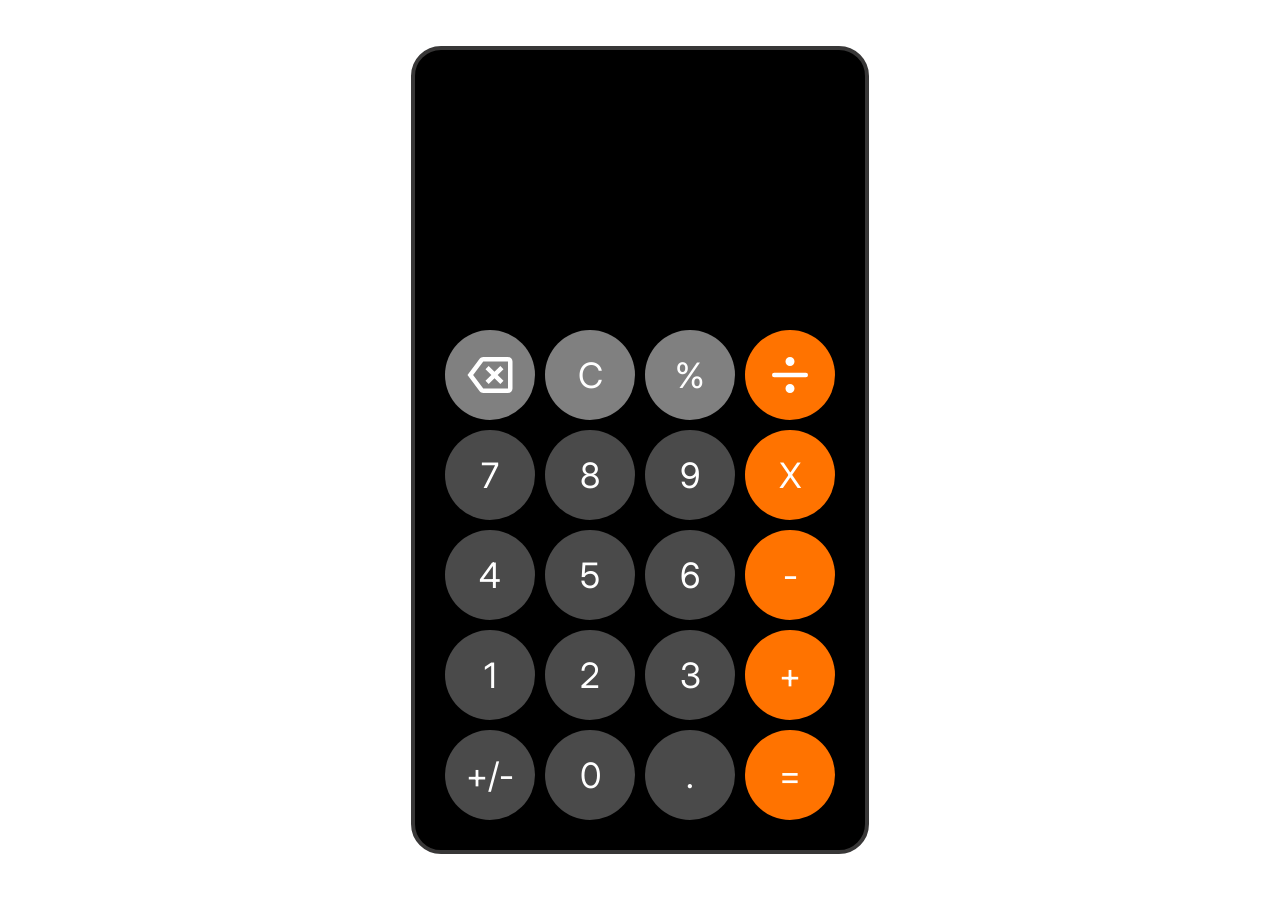
==== calculator.html @ 9322e11d "test" ====
<!doctype html>
<html lang="en">
  <head>
    <link rel="preconnect" href="https://fonts.googleapis.com" />
    <link rel="preconnect" href="https://fonts.gstatic.com" crossorigin />
    <link
      href="https://fonts.googleapis.com/css2?family=Archivo+Black&family=Bebas+Neue&family=Hanuman:wght@100..900&family=Inter:ital,opsz,wght@0,14..32,100..900;1,14..32,100..900&family=LINE+Seed+JP&family=Montserrat:ital,wght@0,100..900;1,100..900&family=Noto+Sans+JP:wght@100..900&family=Roboto+Flex:opsz,wght,XOPQ,XTRA,YOPQ,YTDE,YTFI,YTLC,YTUC@8..144,100..1000,96,468,79,-203,738,514,712&family=Shadows+Into+Light&family=Ubuntu:ital,wght@0,300;0,400;0,500;0,700;1,300;1,400;1,500;1,700&display=swap"
      rel="stylesheet"
    />
    <link rel="stylesheet" href="style.css" />
    <meta charset="UTF-8" />
    <meta name="viewport" content="width=device-width, initial-scale=1.0" />
    <title>Document</title>
  </head>
  <body>
    <div class="main">
      <div class="sec1">
        <input class="input" type="text" id="input" />
      </div>
      <div class="sec2">
        <div class="btn b1" id="backspace">
          <svg
            class="delete"
            xmlns="http://www.w3.org/2000/svg"
            height="54px"
            viewBox="0 -960 960 960"
            width="54px"
            fill="#fff"
          >
            <path
              d="m456-320 104-104 104 104 56-56-104-104 104-104-56-56-104 104-104-104-56 56 104 104-104 104 56 56Zm-96 160q-19 0-36-8.5T296-192L80-480l216-288q11-15 28-23.5t36-8.5h440q33 0 56.5 23.5T880-720v480q0 33-23.5 56.5T800-160H360ZM180-480l180 240h440v-480H360L180-480Zm400 0Z"
            />
          </svg>
        </div>
        <div class="btn b1" id="clear">C</div>
        <div class="btn b1" id="percentage">%</div>
        <div class="btn b2" id="divide">
          <svg
            class="divide"
            xmlns="http://www.w3.org/2000/svg"
            width="54px"
            height="54px"
            viewBox="0 0 24 24"
            fill="#fff"
            stroke="currentColor"
            stroke-width="2"
            stroke-linecap="round"
            stroke-linejoin="round"
            class="icon icon-tabler icons-tabler-outline icon-tabler-divide"
          >
            <path stroke="none" d="M0 0h24v24H0z" fill="none" />
            <path d="M11 6a1 1 0 1 0 2 0a1 1 0 1 0 -2 0" fill="currentColor" />
            <path d="M11 18a1 1 0 1 0 2 0a1 1 0 1 0 -2 0" fill="currentColor" />
            <path d="M5 12l14 0" />
          </svg>
        </div>
        <div class="btn" id="seven">7</div>
        <div class="btn" id="eight">8</div>
        <div class="btn" id="nine">9</div>
        <div class="btn b2" id="multiply">X</div>
        <div class="btn" id="four">4</div>
        <div class="btn" id="five">5</div>
        <div class="btn" id="six">6</div>
        <div class="btn b2" id="minus">-</div>
        <div class="btn" id="one">1</div>
        <div class="btn" id="two">2</div>
        <div class="btn" id="three">3</div>
        <div class="btn b2" id="plus">+</div>
        <div class="btn" id="plusmulti">+/-</div>
        <div class="btn" id="zero">0</div>
        <div class="btn" id="dot">.</div>
        <div class="btn b2" id="equal">=</div>
      </div>
    </div>
    <script src="./script.js"></script>
  </body>
</html>
---- style.css ----
body {
  margin: 0;
  display: flex;
  align-items: center;
  justify-content: center;
  height: 100vh;
  font-family: inter;
  font-size: 35px;
  color: white;
}
.main {
  height: 800px;
  width: 450px;
  background: black;
  border: 4px solid rgb(56, 55, 55);
  border-radius: 30px;
}
.sec1 {
  width: 100%;
  height: 35%;
  display: flex;
  align-items: flex-end;
}
.input {
  width: 440px;
  height: 80px;
  box-shadow: none;
  border: none;
  background: black;
  color: white;
  font-size: 60px;

  text-align: right;
  direction: ltr;
}
.sec2 {
  width: 100%;
  height: 65%;
  display: grid;
  grid-template-columns: repeat(4, 90px);
  grid-template-rows: repeat(5, 90px);
  gap: 10px;
  justify-content: center;
}
.btn {
  border-radius: 100%;
  width: 90px;
  height: 90px;
  background: rgb(74, 74, 74);
  display: flex;
  align-items: center;
  justify-content: center;
}
.divide {
  color: white;
}
.b1 {
  background: gray;
}
.b2 {
  background: rgb(255, 115, 0);
}
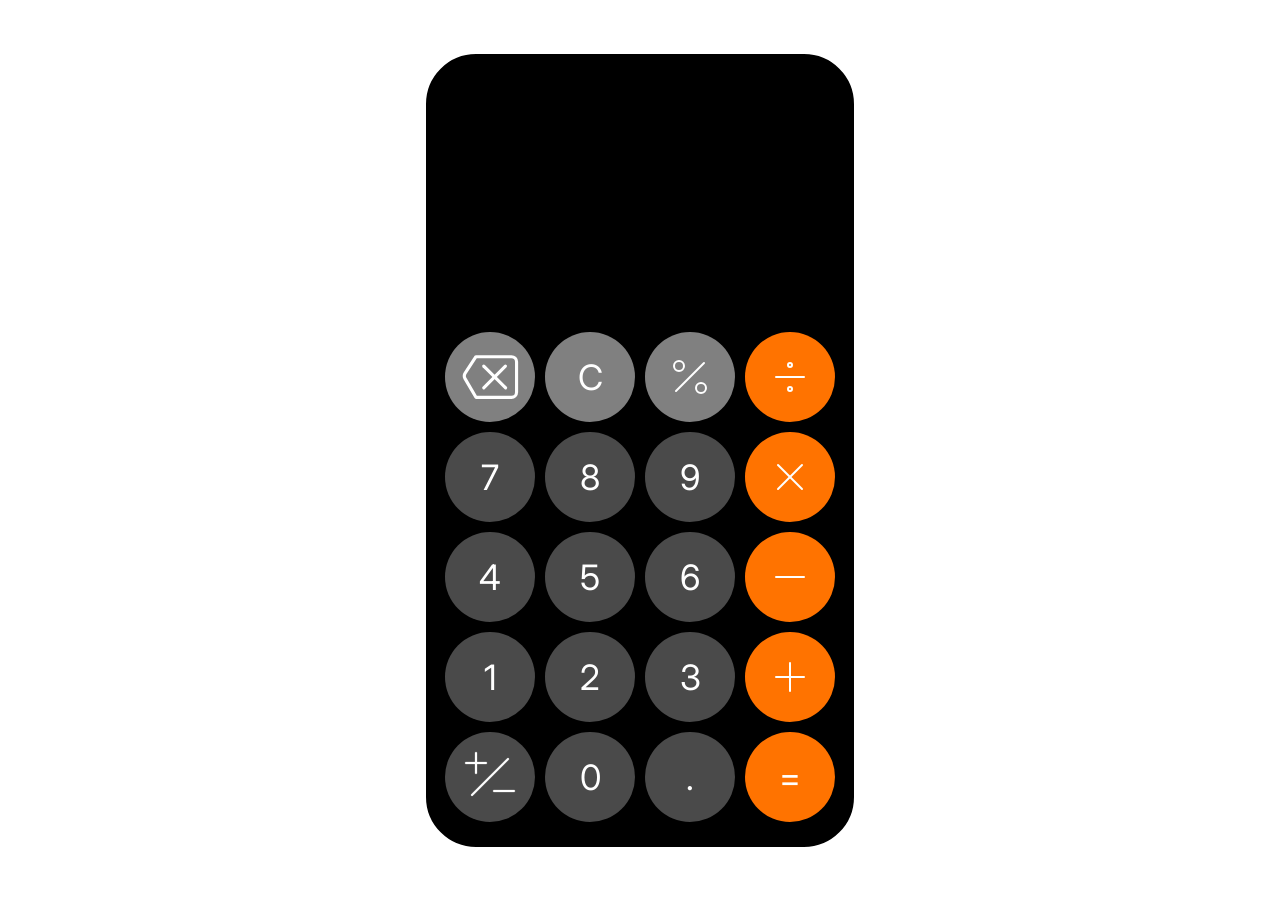
==== commit 46afd710: "aaa" ====
--- a/calculator.html
+++ b/calculator.html
@@ -20,53 +20,159 @@
       <div class="sec2">
         <div class="btn b1" id="backspace">
           <svg
-            class="delete"
+            viewBox="-2.4 -2.4 28.80 28.80"
+            fill="none"
             xmlns="http://www.w3.org/2000/svg"
-            height="54px"
-            viewBox="0 -960 960 960"
-            width="54px"
-            fill="#fff"
+            stroke="#FFFFFF"
+            transform="rotate(0)matrix(1, 0, 0, 1, 0, 0)"
           >
-            <path
-              d="m456-320 104-104 104 104 56-56-104-104 104-104-56-56-104 104-104-104-56 56 104 104-104 104 56 56Zm-96 160q-19 0-36-8.5T296-192L80-480l216-288q11-15 28-23.5t36-8.5h440q33 0 56.5 23.5T880-720v480q0 33-23.5 56.5T800-160H360ZM180-480l180 240h440v-480H360L180-480Zm400 0Z"
-            />
+            <g id="SVGRepo_bgCarrier" stroke-width="0"></g>
+            <g
+              id="SVGRepo_tracerCarrier"
+              stroke-linecap="round"
+              stroke-linejoin="round"
+            ></g>
+            <g id="SVGRepo_iconCarrier">
+              <path
+                d="M7.50006 5.5L4.05262 10.7909C3.71387 11.3107 3.69732 11.9772 4.00984 12.5133L7.50006 18.5H18.8588C19.7651 18.5 20.4999 17.7653 20.4999 16.8589V7.14109C20.4999 6.23474 19.7651 5.5 18.8588 5.5H7.50006Z"
+                stroke="#FFFFFF"
+                stroke-linecap="round"
+                stroke-linejoin="round"
+              ></path>
+              <path
+                d="M10 8.5L17 15.5"
+                stroke="#FFFFFF"
+                stroke-linecap="round"
+                stroke-linejoin="round"
+              ></path>
+              <path
+                d="M10 15.5L16.9303 8.49996"
+                stroke="#FFFFFF"
+                stroke-linecap="round"
+                stroke-linejoin="round"
+              ></path>
+            </g>
           </svg>
         </div>
         <div class="btn b1" id="clear">C</div>
-        <div class="btn b1" id="percentage">%</div>
+        <div class="btn b1" id="percentage">
+          <svg
+            xmlns="http://www.w3.org/2000/svg"
+            width="48"
+            height="48"
+            viewBox="0 0 24 24"
+            fill="none"
+            stroke="currentColor"
+            stroke-width="1"
+            stroke-linecap="round"
+            stroke-linejoin="round"
+            class="lucide lucide-percent"
+          >
+            <line x1="19" x2="5" y1="5" y2="19" />
+            <circle cx="6.5" cy="6.5" r="2.5" />
+            <circle cx="17.5" cy="17.5" r="2.5" />
+          </svg>
+        </div>
         <div class="btn b2" id="divide">
           <svg
-            class="divide"
             xmlns="http://www.w3.org/2000/svg"
-            width="54px"
-            height="54px"
+            width="48"
+            height="48"
             viewBox="0 0 24 24"
-            fill="#fff"
+            fill="none"
             stroke="currentColor"
-            stroke-width="2"
+            stroke-width="1"
             stroke-linecap="round"
             stroke-linejoin="round"
-            class="icon icon-tabler icons-tabler-outline icon-tabler-divide"
+            class="lucide lucide-divide"
           >
-            <path stroke="none" d="M0 0h24v24H0z" fill="none" />
-            <path d="M11 6a1 1 0 1 0 2 0a1 1 0 1 0 -2 0" fill="currentColor" />
-            <path d="M11 18a1 1 0 1 0 2 0a1 1 0 1 0 -2 0" fill="currentColor" />
-            <path d="M5 12l14 0" />
+            <circle cx="12" cy="6" r="1" />
+            <line x1="5" x2="19" y1="12" y2="12" />
+            <circle cx="12" cy="18" r="1" />
           </svg>
         </div>
         <div class="btn" id="seven">7</div>
         <div class="btn" id="eight">8</div>
         <div class="btn" id="nine">9</div>
-        <div class="btn b2" id="multiply">X</div>
+        <div class="btn b2" id="multiply">
+          <svg
+            xmlns="http://www.w3.org/2000/svg"
+            width="48"
+            height="48"
+            viewBox="0 0 24 24"
+            fill="none"
+            stroke="currentColor"
+            stroke-width="1"
+            stroke-linecap="round"
+            stroke-linejoin="round"
+            class="lucide lucide-x"
+          >
+            <path d="M18 6 6 18" />
+            <path d="m6 6 12 12" />
+          </svg>
+        </div>
         <div class="btn" id="four">4</div>
         <div class="btn" id="five">5</div>
         <div class="btn" id="six">6</div>
-        <div class="btn b2" id="minus">-</div>
+        <div class="btn b2" id="minus">
+          <svg
+            xmlns="http://www.w3.org/2000/svg"
+            width="48"
+            height="48"
+            viewBox="0 0 24 24"
+            fill="none"
+            stroke="currentColor"
+            stroke-width="1"
+            stroke-linecap="round"
+            stroke-linejoin="round"
+            class="lucide lucide-minus"
+          >
+            <path d="M5 12h14" />
+          </svg>
+        </div>
         <div class="btn" id="one">1</div>
         <div class="btn" id="two">2</div>
         <div class="btn" id="three">3</div>
-        <div class="btn b2" id="plus">+</div>
-        <div class="btn" id="plusmulti">+/-</div>
+        <div class="btn b2" id="plus">
+          <svg
+            xmlns="http://www.w3.org/2000/svg"
+            width="48"
+            height="48"
+            viewBox="0 0 24 24"
+            fill="none"
+            stroke="currentColor"
+            stroke-width="1"
+            stroke-linecap="round"
+            stroke-linejoin="round"
+            class="lucide lucide-plus"
+          >
+            <path d="M5 12h14" />
+            <path d="M12 5v14" />
+          </svg>
+        </div>
+        <div class="btn" id="plusmulti">
+          <svg
+            fill="#FFFFFF"
+            width="64px"
+            height="64px"
+            viewBox="0 0 256 256"
+            id="Flat"
+            xmlns="http://www.w3.org/2000/svg"
+            stroke="#FFFFFF"
+          >
+            <g id="SVGRepo_bgCarrier" stroke-width="0"></g>
+            <g
+              id="SVGRepo_tracerCarrier"
+              stroke-linecap="round"
+              stroke-linejoin="round"
+            ></g>
+            <g id="SVGRepo_iconCarrier">
+              <path
+                d="M202.82861,58.82861l-144,144a4.00026,4.00026,0,0,1-5.65722-5.65722l144-144a4.00026,4.00026,0,0,1,5.65722,5.65722ZM68,112a4,4,0,0,0,8,0V76h36a4,4,0,0,0,0-8H76V32a4,4,0,0,0-8,0V68H32a4,4,0,0,0,0,8H68Zm156,68H144a4,4,0,0,0,0,8h80a4,4,0,0,0,0-8Z"
+              ></path>
+            </g>
+          </svg>
+        </div>
         <div class="btn" id="zero">0</div>
         <div class="btn" id="dot">.</div>
         <div class="btn b2" id="equal">=</div>
--- a/style.css
+++ b/style.css
@@ -9,11 +9,11 @@
   color: white;
 }
 .main {
-  height: 800px;
-  width: 450px;
+  height: 785px;
+  width: 420px;
   background: black;
-  border: 4px solid rgb(56, 55, 55);
-  border-radius: 30px;
+  border: 4px solid black;
+  border-radius: 50px;
 }
 .sec1 {
   width: 100%;
@@ -22,7 +22,9 @@
   align-items: flex-end;
 }
 .input {
-  width: 440px;
+  caret-color: transparent;
+  width: 420px;
+  outline: none;
   height: 80px;
   box-shadow: none;
   border: none;
